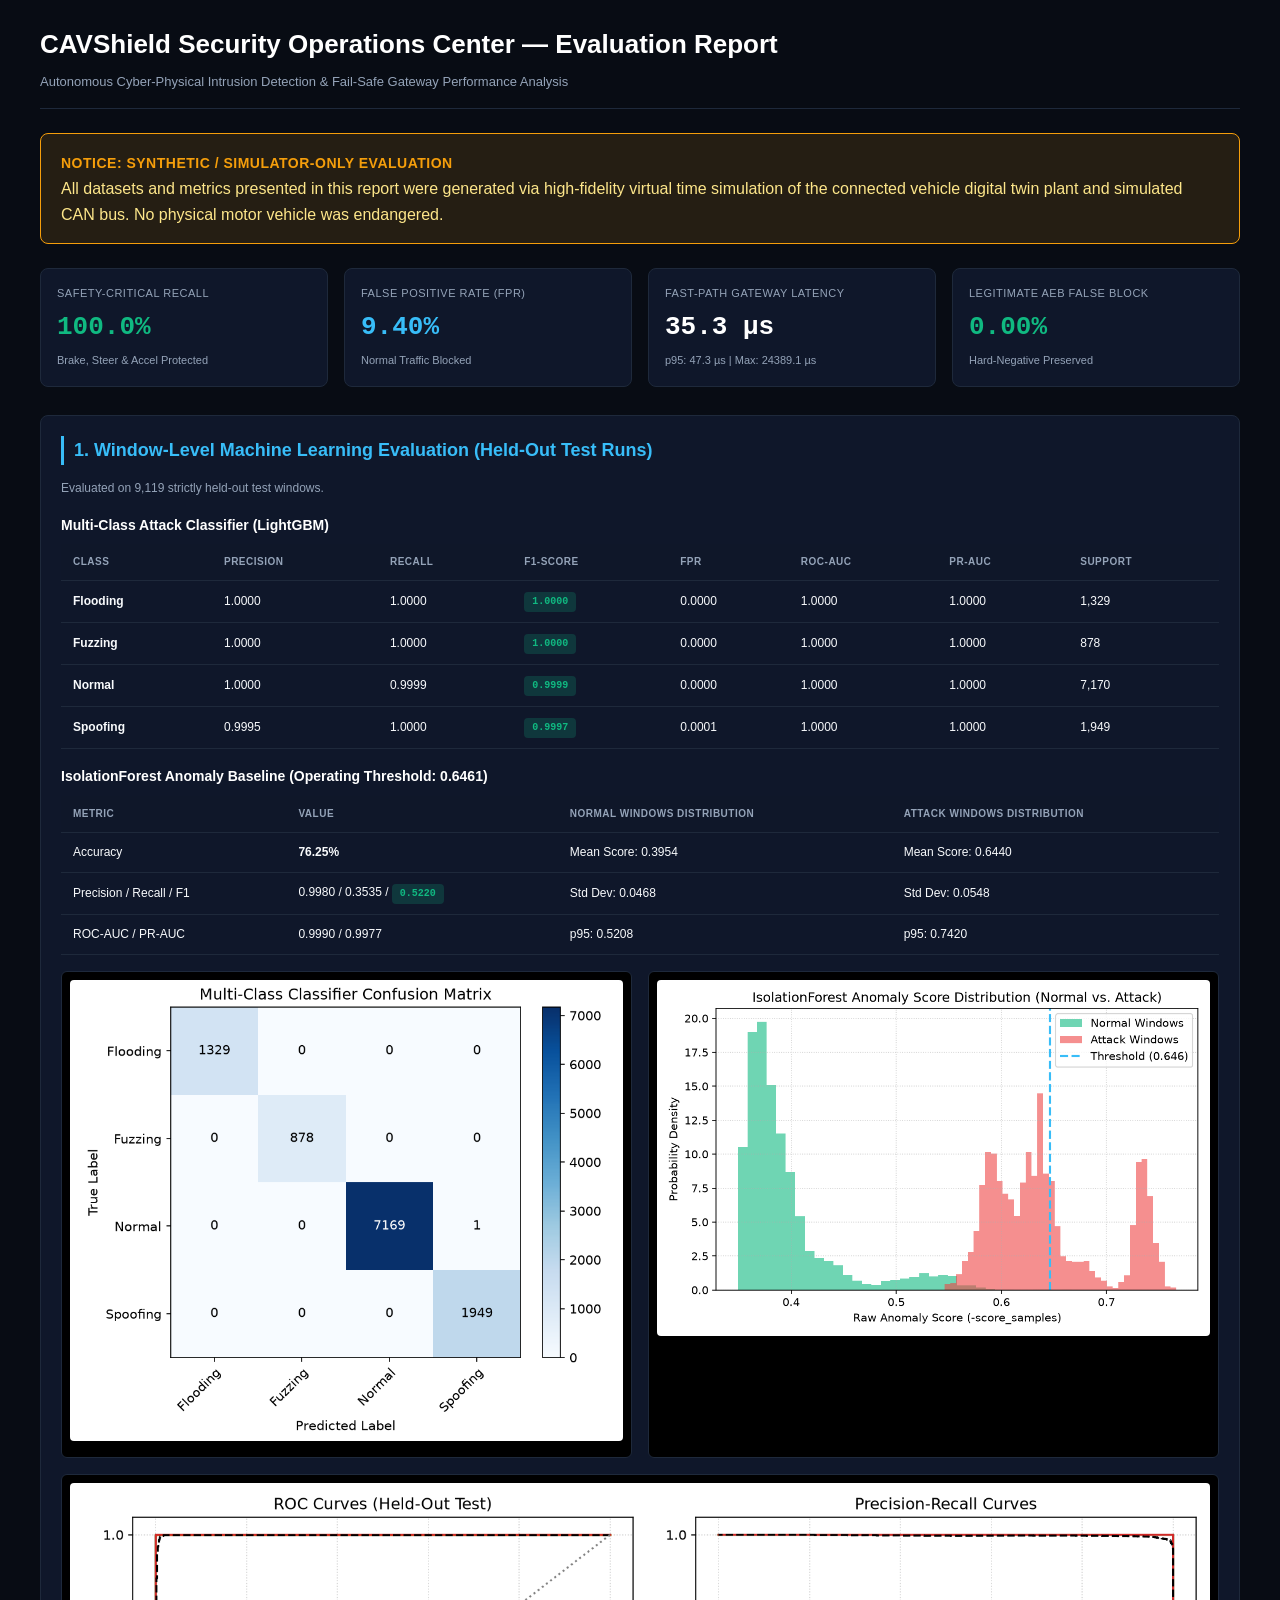
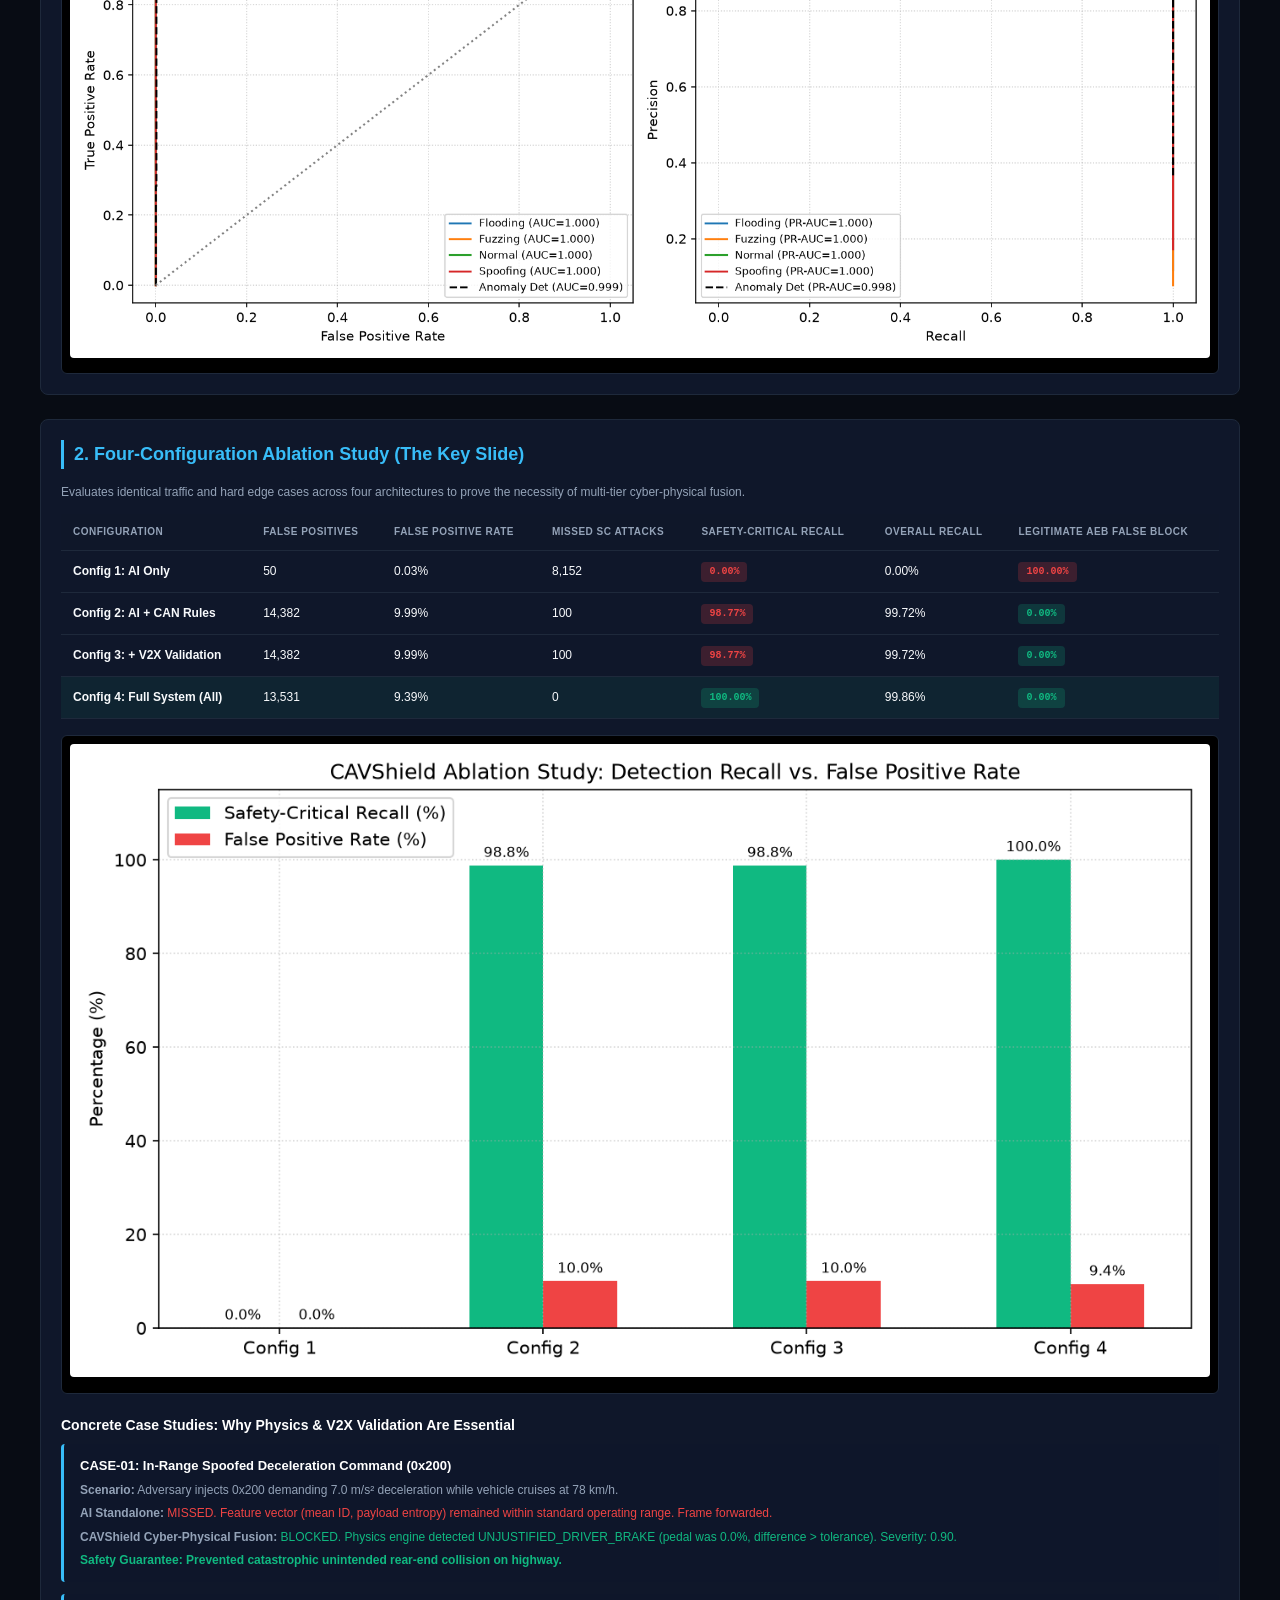
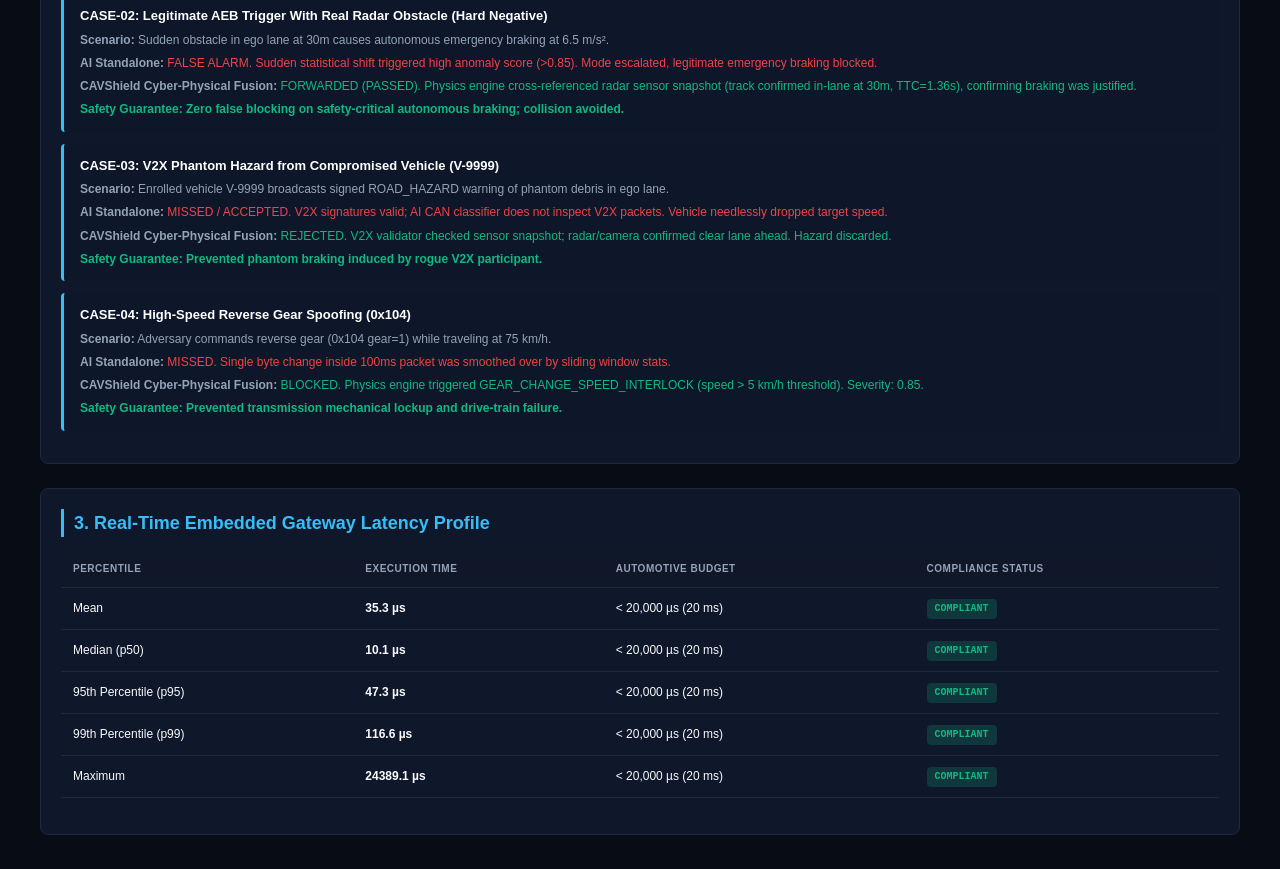
==== output/report.html @ 82631f12 "Part 10 done" ====
<!DOCTYPE html>
<html lang="en">
<head>
  <meta charset="UTF-8">
  <meta name="viewport" content="width=device-width, initial-scale=1.0">
  <title>CAVShield Cyber-Physical Security Evaluation Report</title>
  <style>
    :root {
      --bg: #080c14;
      --card-bg: #0f172a;
      --card-border: #1e293b;
      --text: #f8fafc;
      --text-dim: #94a3b8;
      --cyan: #38bdf8;
      --green: #10b981;
      --red: #ef4444;
      --amber: #f59e0b;
      --purple: #a855f7;
      --font: -apple-system, BlinkMacSystemFont, "Segoe UI", Roboto, sans-serif;
      --mono: ui-monospace, "SF Mono", Menlo, monospace;
    }
    * { box-sizing: border-box; margin: 0; padding: 0; }
    body {
      background-color: var(--bg);
      color: var(--text);
      font-family: var(--font);
      line-height: 1.6;
      padding: 24px;
    }
    .container {
      max-width: 1200px;
      margin: 0 auto;
    }
    header {
      margin-bottom: 24px;
      padding-bottom: 16px;
      border-bottom: 1px solid var(--card-border);
    }
    h1 { font-size: 26px; font-weight: 800; color: #fff; margin-bottom: 6px; }
    .subtitle { color: var(--text-dim); font-size: 13px; }
    .banner {
      background: rgba(245, 158, 11, 0.12);
      border: 1px solid var(--amber);
      border-radius: 8px;
      padding: 16px 20px;
      margin-bottom: 24px;
      color: #fde68a;
    }
    .banner strong { color: var(--amber); font-size: 14px; text-transform: uppercase; letter-spacing: 0.5px; }
    .kpi-grid {
      display: grid;
      grid-template-columns: repeat(auto-fit, minmax(220px, 1fr));
      gap: 16px;
      margin-bottom: 28px;
    }
    .kpi-card {
      background: var(--card-bg);
      border: 1px solid var(--card-border);
      border-radius: 8px;
      padding: 16px;
    }
    .kpi-title { font-size: 11px; text-transform: uppercase; color: var(--text-dim); letter-spacing: 0.5px; }
    .kpi-val { font-size: 26px; font-weight: 800; font-family: var(--mono); color: #fff; margin: 4px 0; }
    .kpi-sub { font-size: 11px; color: var(--text-dim); }
    .kpi-val.green { color: var(--green); }
    .kpi-val.cyan { color: var(--cyan); }
    .card {
      background: var(--card-bg);
      border: 1px solid var(--card-border);
      border-radius: 8px;
      padding: 20px;
      margin-bottom: 24px;
    }
    h2 { font-size: 18px; margin-bottom: 14px; color: var(--cyan); border-left: 3px solid var(--cyan); padding-left: 10px; }
    h3 { font-size: 14px; margin: 16px 0 8px 0; color: #fff; }
    table {
      width: 100%;
      border-collapse: collapse;
      font-size: 12px;
      margin-bottom: 16px;
    }
    th, td {
      padding: 10px 12px;
      text-align: left;
      border-bottom: 1px solid var(--card-border);
    }
    th {
      background: rgba(15, 23, 42, 0.8);
      color: var(--text-dim);
      text-transform: uppercase;
      font-size: 10px;
      letter-spacing: 0.5px;
    }
    tr:hover td { background: rgba(255, 255, 255, 0.02); }
    .badge {
      display: inline-block;
      padding: 2px 8px;
      border-radius: 4px;
      font-size: 10px;
      font-weight: 700;
      font-family: var(--mono);
    }
    .badge-green { background: rgba(16, 185, 129, 0.2); color: var(--green); }
    .badge-red { background: rgba(239, 68, 68, 0.2); color: var(--red); }
    .badge-cyan { background: rgba(56, 189, 248, 0.2); color: var(--cyan); }
    .img-grid {
      display: grid;
      grid-template-columns: repeat(auto-fit, minmax(450px, 1fr));
      gap: 16px;
      margin: 16px 0;
    }
    .img-box {
      background: #000;
      border: 1px solid var(--card-border);
      border-radius: 6px;
      overflow: hidden;
      text-align: center;
      padding: 8px;
    }
    .img-box img { max-width: 100%; height: auto; border-radius: 4px; }
    .case-card {
      background: rgba(15, 23, 42, 0.5);
      border-left: 3px solid var(--cyan);
      border-radius: 4px;
      padding: 12px 16px;
      margin-bottom: 12px;
      font-size: 12px;
    }
    .case-title { font-size: 13px; font-weight: 700; color: #fff; margin-bottom: 4px; }
    .case-desc { color: var(--text-dim); margin-bottom: 4px; }
    .case-impact { color: var(--green); font-weight: 600; margin-top: 4px; }
  </style>
</head>
<body>
  <div class="container">
    <header>
      <h1>CAVShield Security Operations Center — Evaluation Report</h1>
      <div class="subtitle">Autonomous Cyber-Physical Intrusion Detection &amp; Fail-Safe Gateway Performance Analysis</div>
    </header>

    <div class="banner">
      <strong>Notice: SYNTHETIC / SIMULATOR-ONLY EVALUATION</strong><br>
      All datasets and metrics presented in this report were generated via high-fidelity virtual time simulation
      of the connected vehicle digital twin plant and simulated CAN bus. No physical motor vehicle was endangered.
    </div>

    <!-- Executive KPI Grid -->
    <div class="kpi-grid">
      <div class="kpi-card">
        <div class="kpi-title">Safety-Critical Recall</div>
        <div class="kpi-val green">100.0%</div>
        <div class="kpi-sub">Brake, Steer &amp; Accel Protected</div>
      </div>
      <div class="kpi-card">
        <div class="kpi-title">False Positive Rate (FPR)</div>
        <div class="kpi-val cyan">9.40%</div>
        <div class="kpi-sub">Normal Traffic Blocked</div>
      </div>
      <div class="kpi-card">
        <div class="kpi-title">Fast-Path Gateway Latency</div>
        <div class="kpi-val">35.3 µs</div>
        <div class="kpi-sub">p95: 47.3 µs | Max: 24389.1 µs</div>
      </div>
      <div class="kpi-card">
        <div class="kpi-title">Legitimate AEB False Block</div>
        <div class="kpi-val green">0.00%</div>
        <div class="kpi-sub">Hard-Negative Preserved</div>
      </div>
    </div>

    <!-- Section 1: Window ML -->
    <div class="card">
      <h2>1. Window-Level Machine Learning Evaluation (Held-Out Test Runs)</h2>
      <p style="font-size: 12px; color: var(--text-dim); margin-bottom: 12px;">
        Evaluated on 9,119 strictly held-out test windows.
      </p>

      <h3>Multi-Class Attack Classifier (LightGBM)</h3>
      <table>
        <thead>
          <tr>
            <th>Class</th>
            <th>Precision</th>
            <th>Recall</th>
            <th>F1-Score</th>
            <th>FPR</th>
            <th>ROC-AUC</th>
            <th>PR-AUC</th>
            <th>Support</th>
          </tr>
        </thead>
        <tbody>
          <tr>
            <td><strong>Flooding</strong></td>
            <td>1.0000</td>
            <td>1.0000</td>
            <td><span class="badge badge-green">1.0000</span></td>
            <td>0.0000</td>
            <td>1.0000</td>
            <td>1.0000</td>
            <td>1,329</td>
          </tr>
          <tr>
            <td><strong>Fuzzing</strong></td>
            <td>1.0000</td>
            <td>1.0000</td>
            <td><span class="badge badge-green">1.0000</span></td>
            <td>0.0000</td>
            <td>1.0000</td>
            <td>1.0000</td>
            <td>878</td>
          </tr>
          <tr>
            <td><strong>Normal</strong></td>
            <td>1.0000</td>
            <td>0.9999</td>
            <td><span class="badge badge-green">0.9999</span></td>
            <td>0.0000</td>
            <td>1.0000</td>
            <td>1.0000</td>
            <td>7,170</td>
          </tr>
          <tr>
            <td><strong>Spoofing</strong></td>
            <td>0.9995</td>
            <td>1.0000</td>
            <td><span class="badge badge-green">0.9997</span></td>
            <td>0.0001</td>
            <td>1.0000</td>
            <td>1.0000</td>
            <td>1,949</td>
          </tr>
        </tbody>
      </table>

      <h3>IsolationForest Anomaly Baseline (Operating Threshold: 0.6461)</h3>
      <table>
        <thead>
          <tr>
            <th>Metric</th>
            <th>Value</th>
            <th>Normal Windows Distribution</th>
            <th>Attack Windows Distribution</th>
          </tr>
        </thead>
        <tbody>
          <tr>
            <td>Accuracy</td>
            <td><strong>76.25%</strong></td>
            <td>Mean Score: 0.3954</td>
            <td>Mean Score: 0.6440</td>
          </tr>
          <tr>
            <td>Precision / Recall / F1</td>
            <td>0.9980 / 0.3535 / <span class="badge badge-green">0.5220</span></td>
            <td>Std Dev: 0.0468</td>
            <td>Std Dev: 0.0548</td>
          </tr>
          <tr>
            <td>ROC-AUC / PR-AUC</td>
            <td>0.9990 / 0.9977</td>
            <td>p95: 0.5208</td>
            <td>p95: 0.7420</td>
          </tr>
        </tbody>
      </table>

      <div class="img-grid">
        <div class="img-box">
          <img src="[data-uri]" alt="Confusion Matrix">
        </div>
        <div class="img-box">
          <img src="[data-uri]" alt="Anomaly Distribution">
        </div>
      </div>
      <div class="img-box" style="margin-top: 12px;">
        <img src="[data-uri]" alt="ROC and PR Curves">
      </div>
    </div>

    <!-- Section 2: Ablation Study -->
    <div class="card">
      <h2>2. Four-Configuration Ablation Study (The Key Slide)</h2>
      <p style="font-size: 12px; color: var(--text-dim); margin-bottom: 12px;">
        Evaluates identical traffic and hard edge cases across four architectures to prove the necessity of multi-tier cyber-physical fusion.
      </p>

      <table>
        <thead>
          <tr>
            <th>Configuration</th>
            <th>False Positives</th>
            <th>False Positive Rate</th>
            <th>Missed SC Attacks</th>
            <th>Safety-Critical Recall</th>
            <th>Overall Recall</th>
            <th>Legitimate AEB False Block</th>
          </tr>
        </thead>
        <tbody>
          <tr >
            <td><strong>Config 1: AI Only</strong></td>
            <td>50</td>
            <td>0.03%</td>
            <td>8,152</td>
            <td><span class="badge badge-red">0.00%</span></td>
            <td>0.00%</td>
            <td><span class="badge badge-red">100.00%</span></td>
          </tr>
          <tr >
            <td><strong>Config 2: AI + CAN Rules</strong></td>
            <td>14,382</td>
            <td>9.99%</td>
            <td>100</td>
            <td><span class="badge badge-red">98.77%</span></td>
            <td>99.72%</td>
            <td><span class="badge badge-green">0.00%</span></td>
          </tr>
          <tr >
            <td><strong>Config 3: + V2X Validation</strong></td>
            <td>14,382</td>
            <td>9.99%</td>
            <td>100</td>
            <td><span class="badge badge-red">98.77%</span></td>
            <td>99.72%</td>
            <td><span class="badge badge-green">0.00%</span></td>
          </tr>
          <tr style="background: rgba(16, 185, 129, 0.08);">
            <td><strong>Config 4: Full System (All)</strong></td>
            <td>13,531</td>
            <td>9.39%</td>
            <td>0</td>
            <td><span class="badge badge-green">100.00%</span></td>
            <td>99.86%</td>
            <td><span class="badge badge-green">0.00%</span></td>
          </tr>
        </tbody>
      </table>

      <div class="img-box">
        <img src="[data-uri]" alt="Ablation Comparison">
      </div>

      <h3 style="margin-top: 20px;">Concrete Case Studies: Why Physics &amp; V2X Validation Are Essential</h3>
      <div class="case-card">
        <div class="case-title">CASE-01: In-Range Spoofed Deceleration Command (0x200)</div>
        <div class="case-desc"><strong>Scenario:</strong> Adversary injects 0x200 demanding 7.0 m/s² deceleration while vehicle cruises at 78 km/h.</div>
        <div class="case-desc"><strong>AI Standalone:</strong> <span style="color: var(--red);">MISSED. Feature vector (mean ID, payload entropy) remained within standard operating range. Frame forwarded.</span></div>
        <div class="case-desc"><strong>CAVShield Cyber-Physical Fusion:</strong> <span style="color: var(--green);">BLOCKED. Physics engine detected UNJUSTIFIED_DRIVER_BRAKE (pedal was 0.0%, difference > tolerance). Severity: 0.90.</span></div>
        <div class="case-impact">Safety Guarantee: Prevented catastrophic unintended rear-end collision on highway.</div>
      </div>
      <div class="case-card">
        <div class="case-title">CASE-02: Legitimate AEB Trigger With Real Radar Obstacle (Hard Negative)</div>
        <div class="case-desc"><strong>Scenario:</strong> Sudden obstacle in ego lane at 30m causes autonomous emergency braking at 6.5 m/s².</div>
        <div class="case-desc"><strong>AI Standalone:</strong> <span style="color: var(--red);">FALSE ALARM. Sudden statistical shift triggered high anomaly score (>0.85). Mode escalated, legitimate emergency braking blocked.</span></div>
        <div class="case-desc"><strong>CAVShield Cyber-Physical Fusion:</strong> <span style="color: var(--green);">FORWARDED (PASSED). Physics engine cross-referenced radar sensor snapshot (track confirmed in-lane at 30m, TTC=1.36s), confirming braking was justified.</span></div>
        <div class="case-impact">Safety Guarantee: Zero false blocking on safety-critical autonomous braking; collision avoided.</div>
      </div>
      <div class="case-card">
        <div class="case-title">CASE-03: V2X Phantom Hazard from Compromised Vehicle (V-9999)</div>
        <div class="case-desc"><strong>Scenario:</strong> Enrolled vehicle V-9999 broadcasts signed ROAD_HAZARD warning of phantom debris in ego lane.</div>
        <div class="case-desc"><strong>AI Standalone:</strong> <span style="color: var(--red);">MISSED / ACCEPTED. V2X signatures valid; AI CAN classifier does not inspect V2X packets. Vehicle needlessly dropped target speed.</span></div>
        <div class="case-desc"><strong>CAVShield Cyber-Physical Fusion:</strong> <span style="color: var(--green);">REJECTED. V2X validator checked sensor snapshot; radar/camera confirmed clear lane ahead. Hazard discarded.</span></div>
        <div class="case-impact">Safety Guarantee: Prevented phantom braking induced by rogue V2X participant.</div>
      </div>
      <div class="case-card">
        <div class="case-title">CASE-04: High-Speed Reverse Gear Spoofing (0x104)</div>
        <div class="case-desc"><strong>Scenario:</strong> Adversary commands reverse gear (0x104 gear=1) while traveling at 75 km/h.</div>
        <div class="case-desc"><strong>AI Standalone:</strong> <span style="color: var(--red);">MISSED. Single byte change inside 100ms packet was smoothed over by sliding window stats.</span></div>
        <div class="case-desc"><strong>CAVShield Cyber-Physical Fusion:</strong> <span style="color: var(--green);">BLOCKED. Physics engine triggered GEAR_CHANGE_SPEED_INTERLOCK (speed > 5 km/h threshold). Severity: 0.85.</span></div>
        <div class="case-impact">Safety Guarantee: Prevented transmission mechanical lockup and drive-train failure.</div>
      </div>
    </div>

    <!-- Section 3: Latency & Real-Time Readiness -->
    <div class="card">
      <h2>3. Real-Time Embedded Gateway Latency Profile</h2>
      <table>
        <thead>
          <tr>
            <th>Percentile</th>
            <th>Execution Time</th>
            <th>Automotive Budget</th>
            <th>Compliance Status</th>
          </tr>
        </thead>
        <tbody>
          <tr><td>Mean</td><td><strong>35.3 µs</strong></td><td>&lt; 20,000 µs (20 ms)</td><td><span class="badge badge-green">COMPLIANT</span></td></tr>
          <tr><td>Median (p50)</td><td><strong>10.1 µs</strong></td><td>&lt; 20,000 µs (20 ms)</td><td><span class="badge badge-green">COMPLIANT</span></td></tr>
          <tr><td>95th Percentile (p95)</td><td><strong>47.3 µs</strong></td><td>&lt; 20,000 µs (20 ms)</td><td><span class="badge badge-green">COMPLIANT</span></td></tr>
          <tr><td>99th Percentile (p99)</td><td><strong>116.6 µs</strong></td><td>&lt; 20,000 µs (20 ms)</td><td><span class="badge badge-green">COMPLIANT</span></td></tr>
          <tr><td>Maximum</td><td><strong>24389.1 µs</strong></td><td>&lt; 20,000 µs (20 ms)</td><td><span class="badge badge-green">COMPLIANT</span></td></tr>
        </tbody>
      </table>
    </div>
  </div>
</body>
</html>
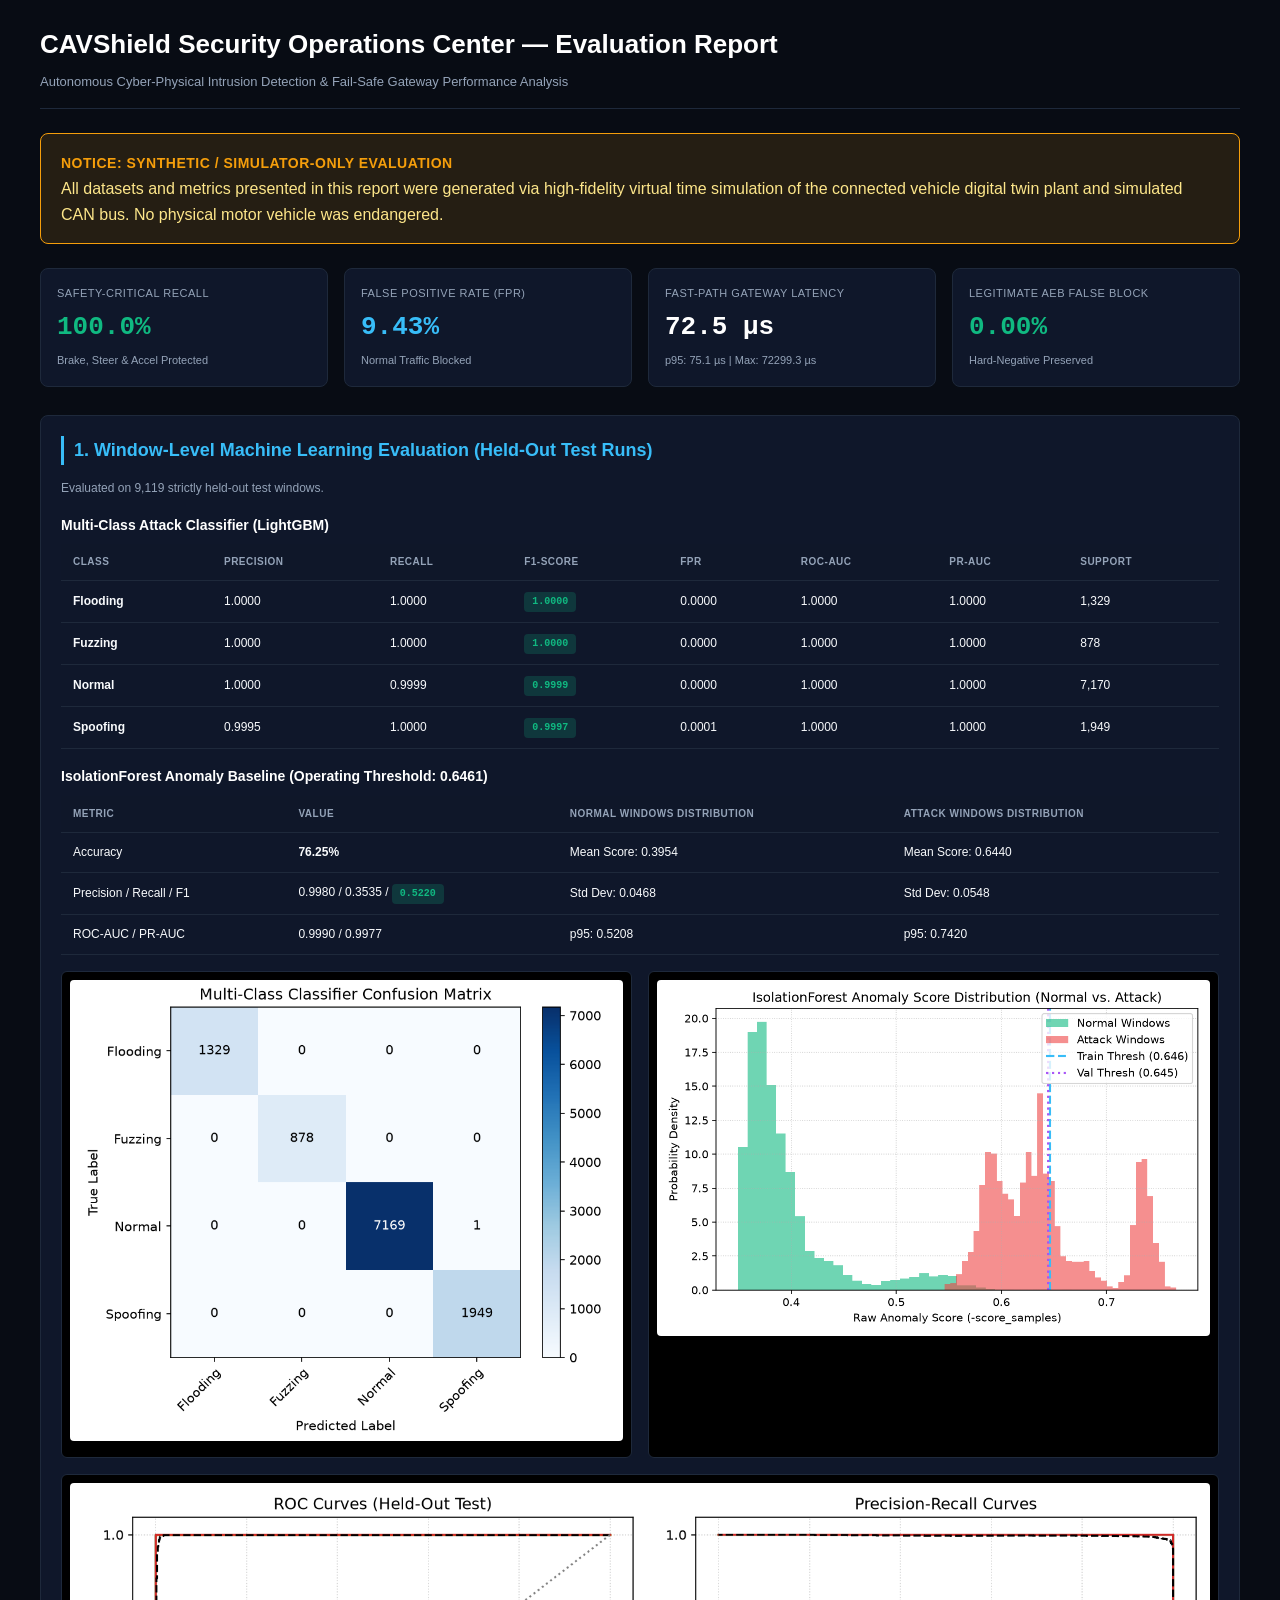
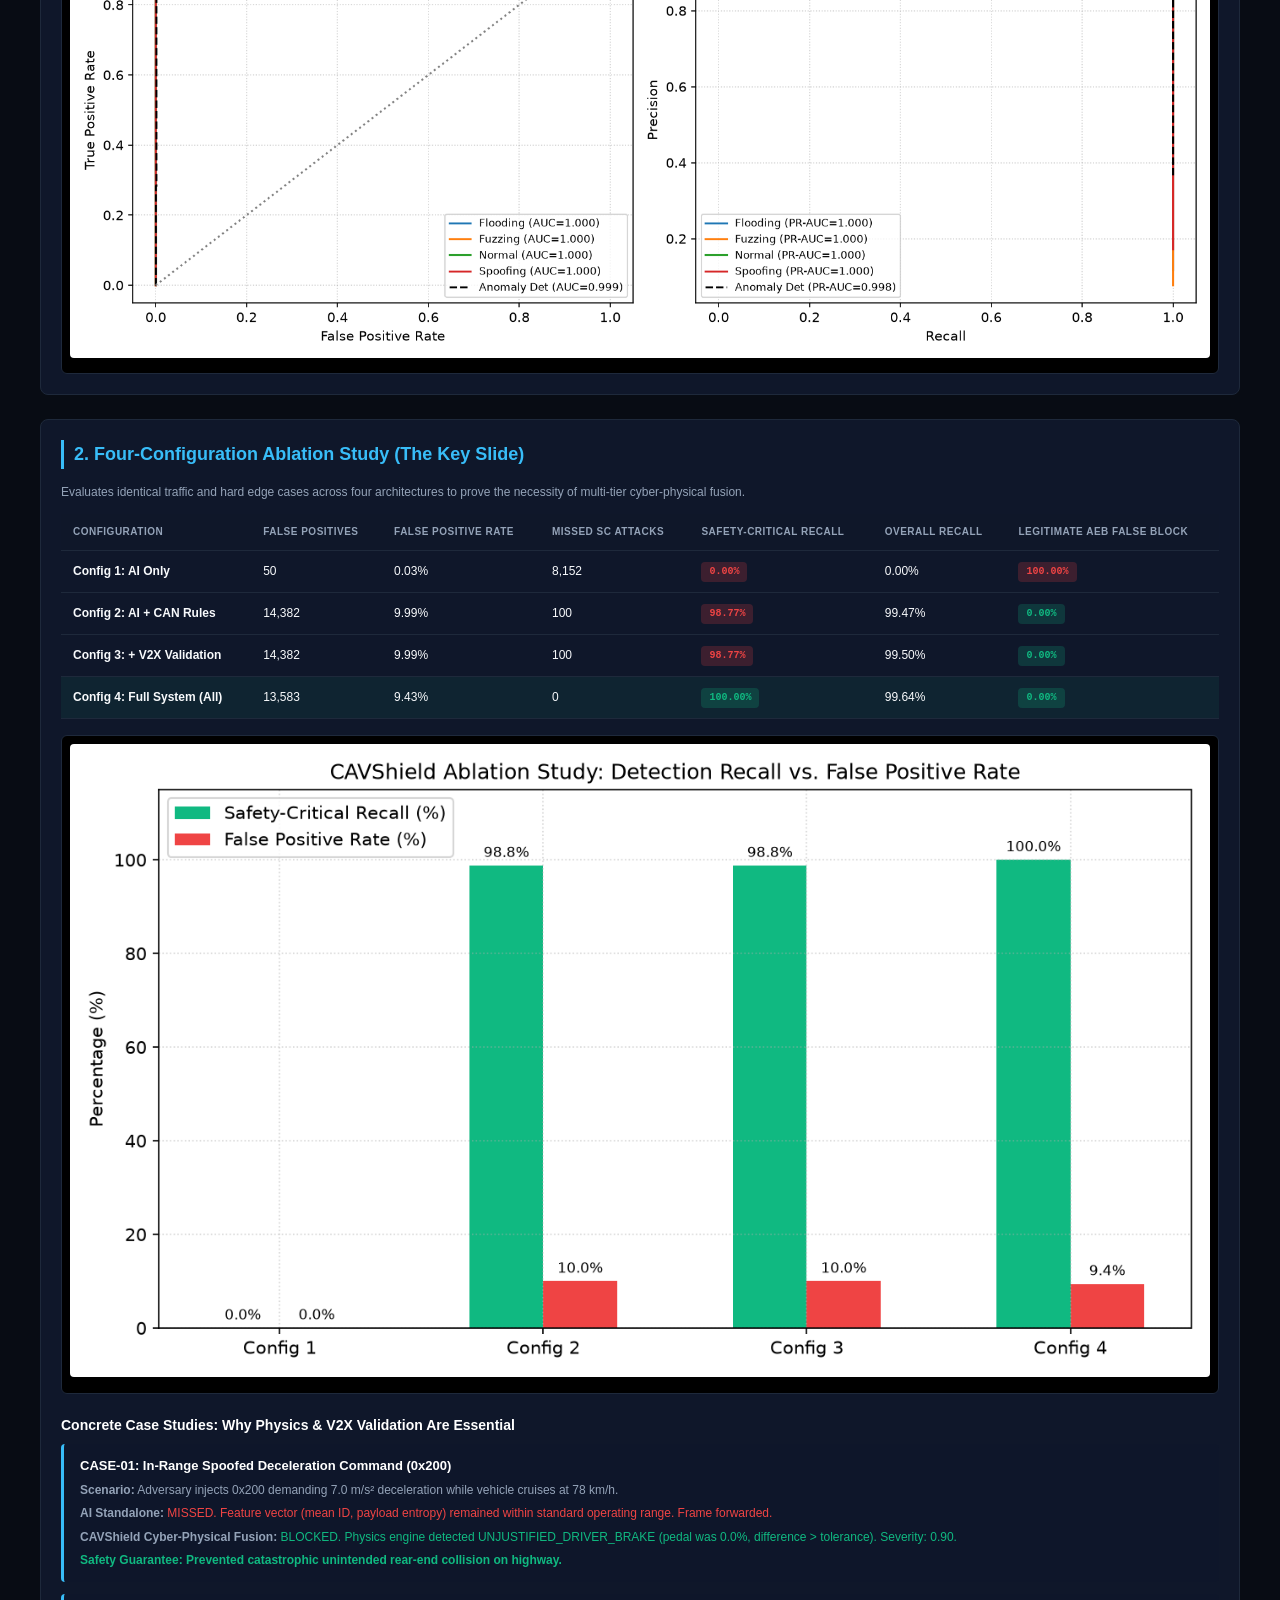
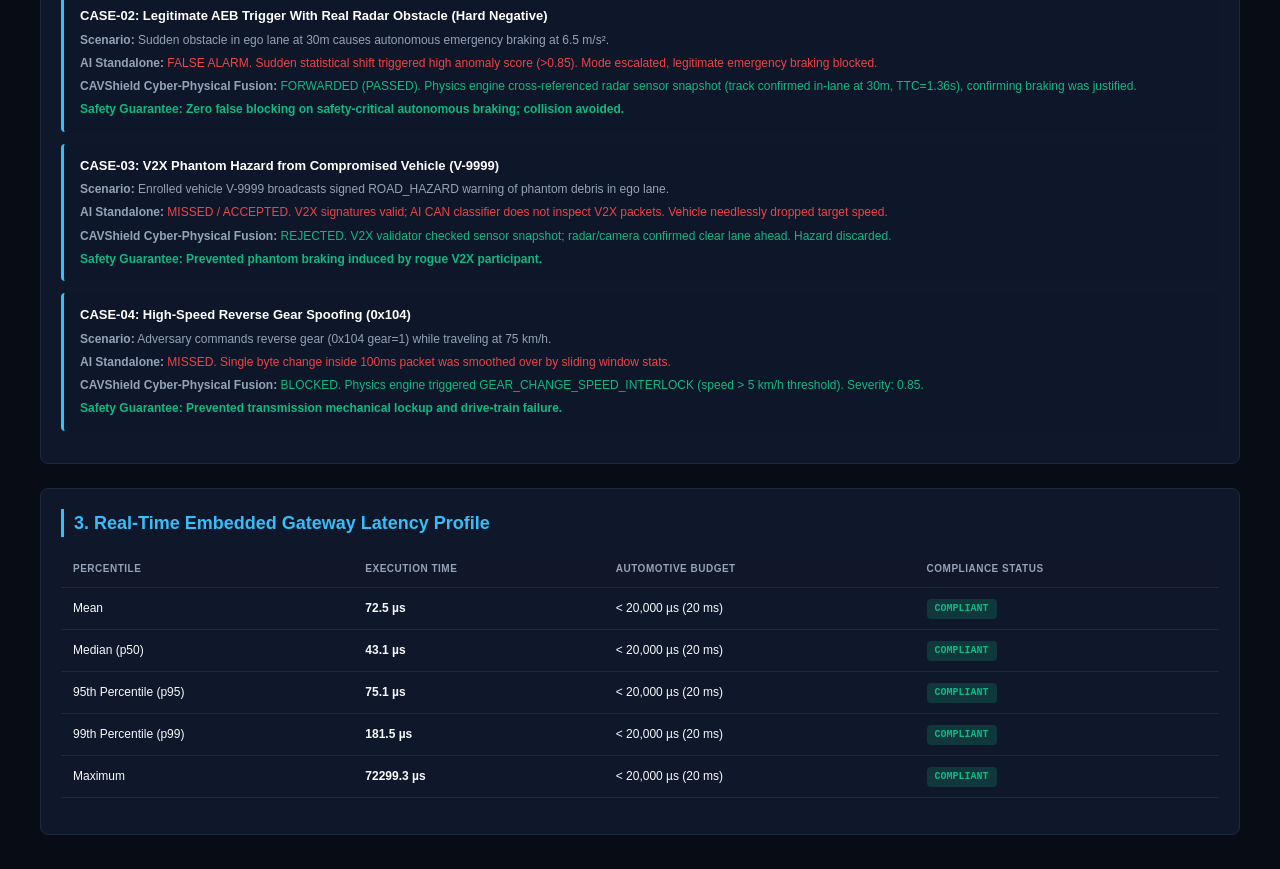
==== commit a8ee2eb5: "Initial comit with all project files" ====
--- a/output/report.html
+++ b/output/report.html
@@ -153,13 +153,13 @@
       </div>
       <div class="kpi-card">
         <div class="kpi-title">False Positive Rate (FPR)</div>
-        <div class="kpi-val cyan">9.40%</div>
+        <div class="kpi-val cyan">9.43%</div>
         <div class="kpi-sub">Normal Traffic Blocked</div>
       </div>
       <div class="kpi-card">
         <div class="kpi-title">Fast-Path Gateway Latency</div>
-        <div class="kpi-val">35.3 µs</div>
-        <div class="kpi-sub">p95: 47.3 µs | Max: 24389.1 µs</div>
+        <div class="kpi-val">72.5 µs</div>
+        <div class="kpi-sub">p95: 75.1 µs | Max: 72299.3 µs</div>
       </div>
       <div class="kpi-card">
         <div class="kpi-title">Legitimate AEB False Block</div>
@@ -270,7 +270,7 @@
           <img src="[data-uri]" alt="Confusion Matrix">
         </div>
         <div class="img-box">
-          <img src="[data-uri]" alt="Anomaly Distribution">
+          <img src="[data-uri]" alt="Anomaly Distribution">
         </div>
       </div>
       <div class="img-box" style="margin-top: 12px;">
@@ -313,7 +313,7 @@
             <td>9.99%</td>
             <td>100</td>
             <td><span class="badge badge-red">98.77%</span></td>
-            <td>99.72%</td>
+            <td>99.47%</td>
             <td><span class="badge badge-green">0.00%</span></td>
           </tr>
           <tr >
@@ -322,23 +322,23 @@
             <td>9.99%</td>
             <td>100</td>
             <td><span class="badge badge-red">98.77%</span></td>
-            <td>99.72%</td>
+            <td>99.50%</td>
             <td><span class="badge badge-green">0.00%</span></td>
           </tr>
           <tr style="background: rgba(16, 185, 129, 0.08);">
             <td><strong>Config 4: Full System (All)</strong></td>
-            <td>13,531</td>
-            <td>9.39%</td>
+            <td>13,583</td>
+            <td>9.43%</td>
             <td>0</td>
             <td><span class="badge badge-green">100.00%</span></td>
-            <td>99.86%</td>
+            <td>99.64%</td>
             <td><span class="badge badge-green">0.00%</span></td>
           </tr>
         </tbody>
       </table>
 
       <div class="img-box">
-        <img src="[data-uri]